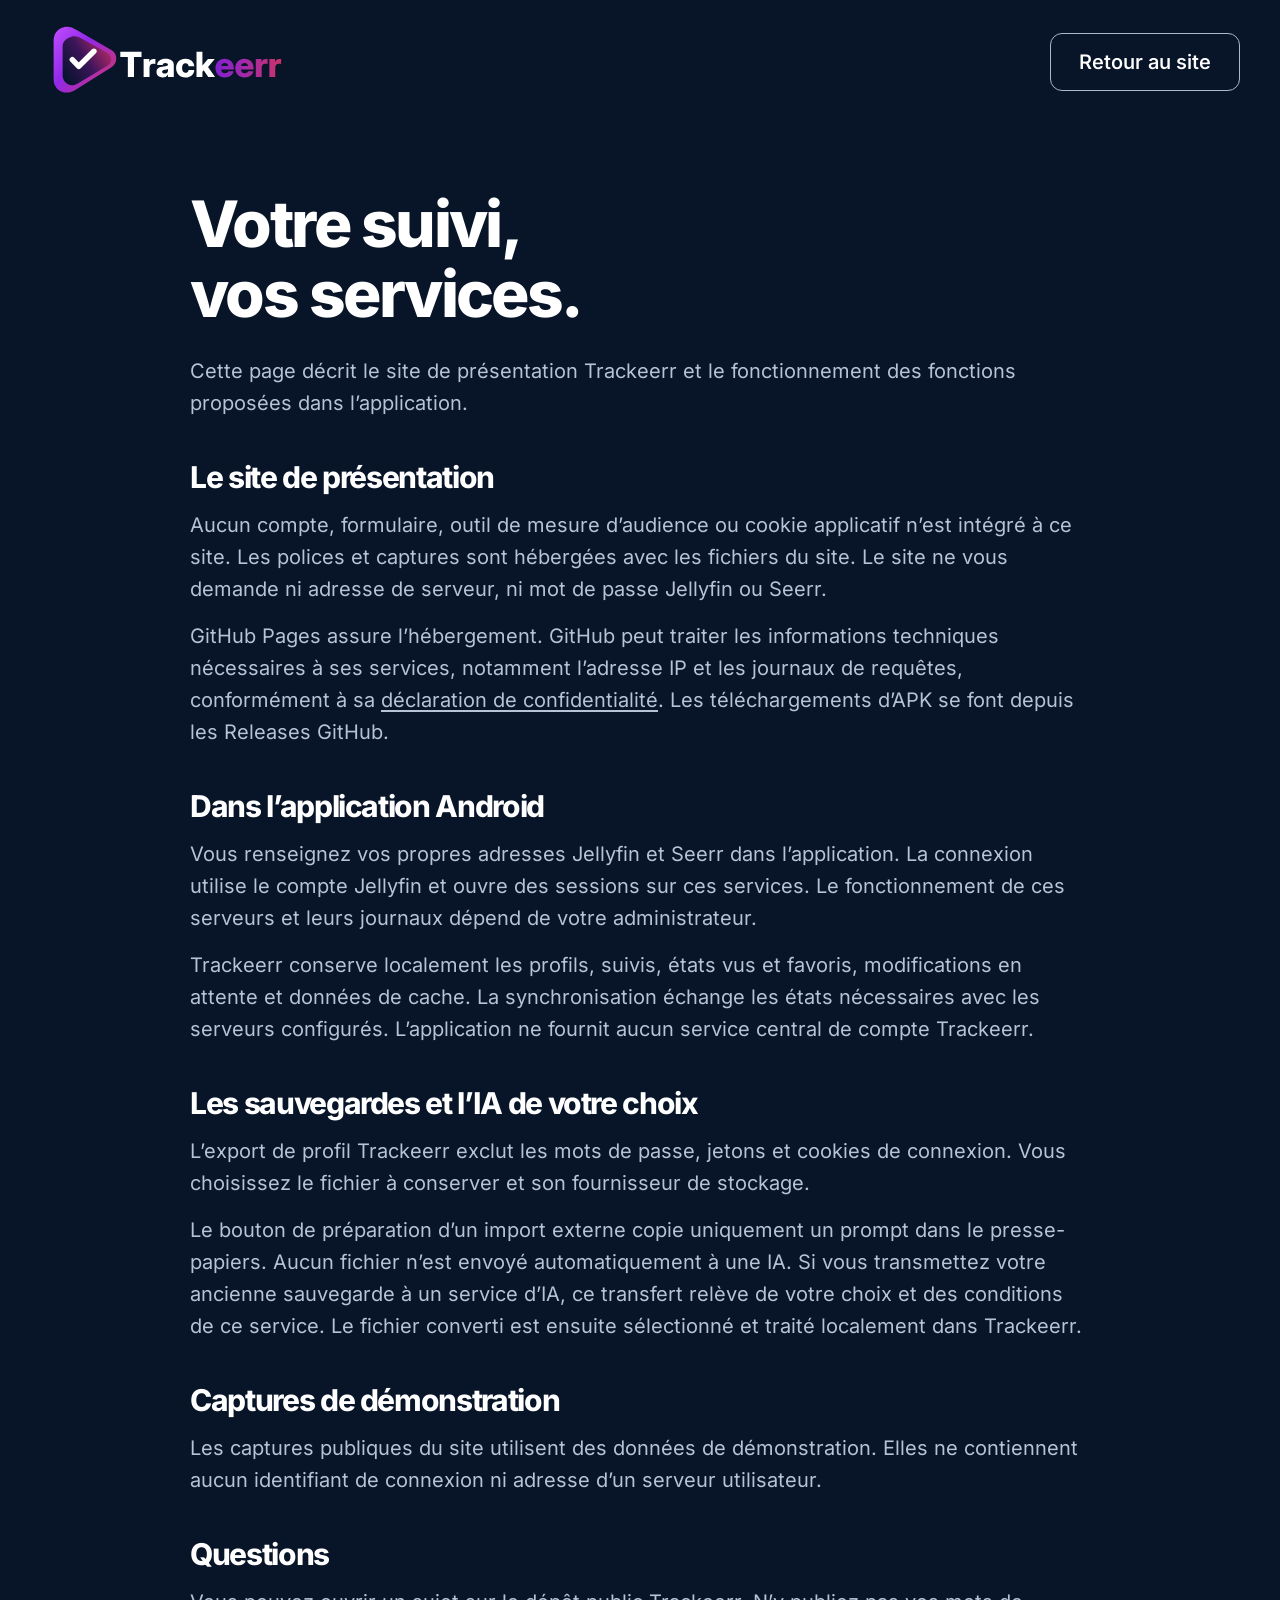
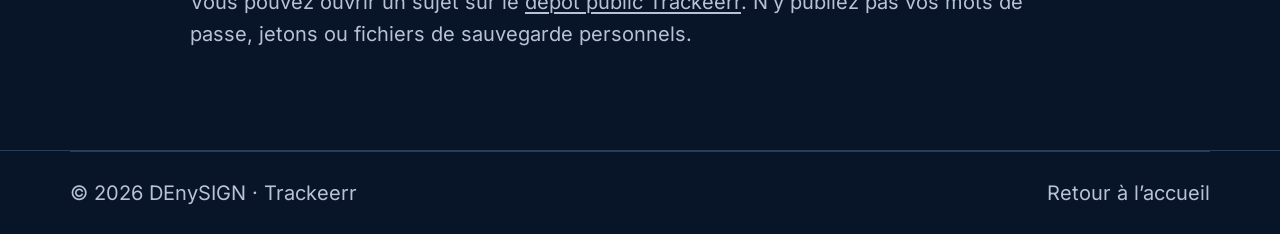
==== site/confidentialite.html @ 28d1adbf "Prepare Trackeerr public website and Pages release catalog" ====
<!doctype html>
<html lang="fr">
<head>
<meta charset="utf-8"><meta name="viewport" content="width=device-width,initial-scale=1"><meta name="theme-color" content="#081428">
<title>Confidentialité — Trackeerr</title><meta name="description" content="Comment fonctionnent le site Trackeerr, les connexions aux serveurs et l’import de sauvegardes.">
<link rel="icon" type="image/svg+xml" href="./assets/brand/logo-icon.svg"><link rel="stylesheet" href="./assets/site.css">
<link rel="canonical" href="https://denysign.github.io/trackeerr/confidentialite.html">
</head>
<body>
<a class="skip-link" href="#contenu">Aller au contenu</a>
<header class="header container"><a class="brand" href="./" aria-label="Trackeerr, accueil"><img src="./assets/brand/logo-dark-compact.svg" alt="Trackeerr" width="774" height="200"></a><a class="button button-outline" href="./">Retour au site</a></header>
<main class="legal container" id="contenu">
<h1>Votre suivi,<br>vos services.</h1>
<p>Cette page décrit le site de présentation Trackeerr et le fonctionnement des fonctions proposées dans l’application.</p>
<h2>Le site de présentation</h2>
<p>Aucun compte, formulaire, outil de mesure d’audience ou cookie applicatif n’est intégré à ce site. Les polices et captures sont hébergées avec les fichiers du site. Le site ne vous demande ni adresse de serveur, ni mot de passe Jellyfin ou Seerr.</p>
<p>GitHub Pages assure l’hébergement. GitHub peut traiter les informations techniques nécessaires à ses services, notamment l’adresse IP et les journaux de requêtes, conformément à sa <a href="https://docs.github.com/fr/site-policy/privacy-policies/github-general-privacy-statement">déclaration de confidentialité</a>. Les téléchargements d’APK se font depuis les Releases GitHub.</p>
<h2>Dans l’application Android</h2>
<p>Vous renseignez vos propres adresses Jellyfin et Seerr dans l’application. La connexion utilise le compte Jellyfin et ouvre des sessions sur ces services. Le fonctionnement de ces serveurs et leurs journaux dépend de votre administrateur.</p>
<p>Trackeerr conserve localement les profils, suivis, états vus et favoris, modifications en attente et données de cache. La synchronisation échange les états nécessaires avec les serveurs configurés. L’application ne fournit aucun service central de compte Trackeerr.</p>
<h2>Les sauvegardes et l’IA de votre choix</h2>
<p>L’export de profil Trackeerr exclut les mots de passe, jetons et cookies de connexion. Vous choisissez le fichier à conserver et son fournisseur de stockage.</p>
<p>Le bouton de préparation d’un import externe copie uniquement un prompt dans le presse-papiers. Aucun fichier n’est envoyé automatiquement à une IA. Si vous transmettez votre ancienne sauvegarde à un service d’IA, ce transfert relève de votre choix et des conditions de ce service. Le fichier converti est ensuite sélectionné et traité localement dans Trackeerr.</p>
<h2>Captures de démonstration</h2>
<p>Les captures publiques du site utilisent des données de démonstration. Elles ne contiennent aucun identifiant de connexion ni adresse d’un serveur utilisateur.</p>
<h2>Questions</h2>
<p>Vous pouvez ouvrir un sujet sur le <a href="https://github.com/DEnySIGN/trackeerr/issues">dépôt public Trackeerr</a>. N’y publiez pas vos mots de passe, jetons ou fichiers de sauvegarde personnels.</p>
</main>
<footer class="footer"><div class="footer-bottom container"><span>© 2026 DEnySIGN · Trackeerr</span><a href="./">Retour à l’accueil</a></div></footer>
</body>
</html>
---- site/assets/site.css ----
@font-face{font-family:Inter;src:url('./fonts/inter-latin.woff2') format('woff2');font-style:normal;font-weight:100 900;font-display:swap}
:root{color-scheme:dark;--background:#081428;--surface:#101e35;--text:#fff;--muted:#b8c2d6;--line:#293d58;--violet:#b43bfa;--pink:#cb326e;--content:1280px}
*{box-sizing:border-box}html{scroll-behavior:smooth;scroll-padding-top:28px}body{margin:0;background:var(--background);color:var(--text);font:400 20px/1.6 Inter,system-ui,sans-serif;-webkit-font-smoothing:antialiased}a{color:inherit;text-decoration:none}button{font:inherit}button,a,summary{-webkit-tap-highlight-color:transparent}a,button,summary{touch-action:manipulation}a:focus-visible,button:focus-visible,summary:focus-visible{outline:3px solid #dcb2ff;outline-offset:6px}img{max-width:100%;height:auto;display:block}svg{width:24px;height:24px;flex-shrink:0;fill:none;stroke:currentColor;stroke-width:1.8;stroke-linecap:round;stroke-linejoin:round}[hidden]{display:none!important}.container{width:min(var(--content),calc(100% - 80px));margin-inline:auto}.skip-link{position:fixed;top:10px;left:10px;z-index:10;background:#fff;color:#081428;padding:10px 18px;transform:translateY(-180%)}.skip-link:focus{transform:none}.header{display:flex;align-items:center;justify-content:space-between;gap:35px;min-height:124px}.brand{display:block;width:280px;flex-shrink:0}.header nav{display:flex;gap:42px}.header nav a,.footer a{transition:color .2s}.header nav a:hover,.footer a:hover{color:#dcb2ff}.button{display:inline-flex;justify-content:center;align-items:center;gap:14px;min-height:58px;padding:14px 28px;border:1px solid transparent;border-radius:12px;font-size:20px;font-weight:550;line-height:1.35;cursor:pointer;transition:background .2s,border-color .2s,transform .2s}.button:hover{transform:translateY(-2px)}.button-primary{background:#9629e7;color:#fff;border-color:#b43bfa}.button-primary:hover{background:#a536f1}.button-outline{background:transparent;border-color:#aab7cd}.button-outline:hover{border-color:#fff;background:#ffffff08}.header-download{min-width:180px}.menu-button{display:none;border:1px solid var(--line);border-radius:8px;color:var(--text);background:var(--surface);padding:8px 12px;align-items:center;gap:8px;font-size:16px}
h1,h2,h3,p,figure{margin:0}h1,h2,h3{line-height:1.1;letter-spacing:-.035em}h1{font-size:clamp(68px,6.65vw,103px);font-weight:800;line-height:1.03;letter-spacing:-.055em}h1 span{background:linear-gradient(100deg,#a728f1 0%,#b43bfa 35%,#cb326e 100%);background-clip:text;-webkit-background-clip:text;color:transparent;white-space:nowrap}h2{font-size:clamp(40px,4.3vw,66px);font-weight:760;letter-spacing:-.045em}h3{font-size:28px;font-weight:680}p{color:var(--muted)}.hero{display:grid;grid-template-columns:minmax(0,1fr) 420px;gap:35px;align-items:center;min-height:780px;padding-block:8px 32px}.hero-copy{padding-block:35px}.hero-description{font-size:28px;line-height:1.42;max-width:650px;margin-top:35px}.hero-actions{display:flex;align-items:center;gap:36px;flex-wrap:wrap;margin-top:48px}.hero-actions .button{padding:19px 48px;min-height:78px;font-size:25px}.text-link{display:inline-flex;align-items:center;gap:12px;font-weight:530;font-size:21px;text-decoration:underline;text-underline-offset:5px}.text-link:hover{color:#dcb2ff}.hero-note{margin-top:22px;font-size:18px;letter-spacing:.01em}.hero-preview{display:flex;justify-content:center;align-items:center}.phone{width:284px;padding:8px;border:2px solid #5c6065;border-radius:37px;background:#060a10;box-shadow:inset 0 0 0 2px #171e27,0 18px 45px #0004;overflow:hidden}.phone img{width:100%;border-radius:26px}.phone-hero{width:354px;border-radius:43px;padding:9px}.phone-hero img{border-radius:31px}.service-strip{display:flex;justify-content:space-between;gap:30px;border-block:1px solid var(--line);padding-block:27px}.service-strip strong{font-size:28px;font-weight:650;letter-spacing:-.025em}.service-strip span{font-size:24px;color:var(--muted)}.section{padding-block:110px}.section-intro{display:grid;grid-template-columns:1.1fr 1fr;align-items:end;gap:110px;margin-bottom:44px}.section-intro>p{font-size:25px;line-height:1.5}.tour{border-bottom:1px solid var(--line);padding-top:20px;padding-bottom:25px}.tour .section-intro{margin-bottom:30px}.tour-rail{padding-inline:26px;display:grid;grid-template-columns:repeat(3,minmax(0,1fr));gap:70px}.tour-rail figure{min-width:0}.tour-rail .phone{margin-inline:auto;width:300px}.tour-rail figcaption{margin-top:25px;max-width:300px;margin-inline:auto}.tour-rail h3{font-size:27px;letter-spacing:-.035em;margin-bottom:9px}.tour-rail p{font-size:20px;line-height:1.45}.demo-caption{text-align:center;font-size:15px;color:#8e9eb6;margin-top:25px}.download.container{width:min(1470px,calc(100% - 64px))}.download{display:grid;grid-template-columns:1.05fr 1fr;align-items:center;gap:65px;background:var(--surface);padding:45px 84px;border-radius:20px;margin-top:110px}.download-brand{width:270px;margin-bottom:26px}.download-intro h2{font-size:62px}.download-intro>p{font-size:26px;line-height:1.5;margin-top:25px}.download-status{border-left:1px solid var(--line);padding-left:50px}.download-status h3{font-size:38px;line-height:1.2;letter-spacing:-.03em}.download-status>p{margin-block:20px 25px;font-size:23px;line-height:1.55}.download-status .button{font-size:20px;gap:13px;padding:17px 23px}.download-status #apk-download:not([hidden])+.button{font-size:16px;padding:10px 14px;margin-top:14px}.download-status p.release-note{font-size:15px;margin-bottom:0}.checksum{margin-top:20px;font-size:16px}.checksum summary{cursor:pointer;color:#dcb2ff}.checksum code{display:block;overflow-wrap:anywhere;font-size:13px;margin-block:12px}.checksum .text-link{font-size:15px;background:none;color:#dcb2ff;border:0;padding:0;cursor:pointer}.checksum [role=status]{display:block;font-size:14px;margin-top:5px}.installation h2{font-size:58px;margin-bottom:30px}.steps{padding:0;margin:0;list-style:none}.steps li{display:grid;grid-template-columns:90px 360px 1fr;align-items:center;gap:32px;padding:33px 0;border-bottom:1px solid var(--line)}.steps li:last-child{border-bottom:0}.step-number{font-size:51px;font-weight:780;letter-spacing:-.04em;color:var(--violet)}.steps h3{font-size:29px}.steps p{font-size:21px;line-height:1.5}.faq{display:grid;grid-template-columns:.85fr 1.3fr;gap:90px;padding-top:45px;padding-bottom:65px}.faq-intro h2{font-size:76px;margin-top:30px}.faq-intro>p{font-size:25px;line-height:1.5;margin-top:30px;max-width:450px}.faq-list{display:flex;flex-direction:column;gap:20px}.faq-list details{border:1px solid #324964;border-radius:14px;background:#0e1d32;overflow:hidden}.faq-list summary{display:flex;justify-content:space-between;align-items:center;gap:24px;list-style:none;cursor:pointer;padding:23px 26px;font-size:22px;font-weight:620;line-height:1.4;letter-spacing:-.015em}.faq-list summary::-webkit-details-marker{display:none}.faq-list details[open]>summary svg path{d:path('M5 12h14')}.faq-list details[open]>summary svg{color:var(--violet)}.faq-list details>p{padding:20px 26px 25px;background:#14243b;font-size:20px;line-height:1.5}.privacy-line{border-top:1px solid var(--line);padding-block:36px 48px;font-size:20px}.footer{border-top:1px solid var(--line)}.footer-main{display:flex;justify-content:space-between;align-items:center;gap:40px;padding-block:40px}.footer-main .brand{width:285px}.footer-main p{font-size:19px;margin-top:5px;margin-left:68px}.footer-main nav{display:flex;gap:48px;font-size:20px}.footer-bottom{display:flex;justify-content:space-between;gap:30px;border-top:1px solid var(--line);padding-block:25px;font-size:17px;color:var(--muted)}.legal{max-width:900px;padding-block:65px 100px}.legal h1{font-size:clamp(38px,5vw,65px);letter-spacing:-.04em;line-height:1.1;margin-bottom:25px}.legal h2{font-size:30px;margin-top:42px;margin-bottom:15px}.legal p+p{margin-top:15px}.legal a{text-decoration:underline;text-underline-offset:3px}.legal ul{color:var(--muted)}
@media(min-width:1500px){.container{width:min(var(--content),calc(100% - 256px))}.hero{grid-template-columns:minmax(0,1fr) 420px;gap:32px}}
@media(min-width:1200px){.header nav{transform:translateX(-44px)}.hero{padding-block:0 23px}.hero-copy{transform:translateY(20px)}.hero-preview{justify-content:flex-start}.phone-hero{width:361px;margin-left:-12px}.tour-rail figcaption{width:345px;max-width:none;margin-left:calc((100% - 300px)/2);margin-right:0}.download{grid-template-columns:1.2fr 1fr}.download-intro>p{font-size:29px}.download-status .button{font-size:23px;padding:21px 25px;width:100%;color:#dcb2ff}.installation{padding-top:60px}.installation h2{font-size:64px}.steps h3{font-size:33px}.steps li{padding-block:25px}.step-number{font-size:56px}.faq.container,.privacy-line.container,.footer-main.container,.footer-bottom.container{width:min(1394px,calc(100% - 140px))}.faq{grid-template-columns:.88fr 1.3fr;gap:60px}.faq-intro h2{font-size:96px;margin-top:50px}.faq-intro>p{font-size:30px;max-width:550px}.faq-list summary{font-size:26px}.faq-list details>p{font-size:23px}.privacy-line{font-size:22px}.footer-main .brand{width:380px}.footer-main p{margin-left:92px;font-size:20px}.footer-main nav{font-size:23px}.footer-bottom{font-size:20px}}
@media(max-width:1199px){.header{gap:20px}.brand{width:208px}.header nav{gap:24px;font-size:17px}.header-download{font-size:17px;min-width:auto;padding-inline:20px}.hero{grid-template-columns:minmax(0,1fr) 330px;gap:20px;min-height:700px}h1{font-size:clamp(62px,8vw,78px)}.hero-description{font-size:23px}.hero-actions{gap:22px}.hero-actions .button{font-size:19px;padding:17px 22px}.hero-actions .text-link{font-size:18px}.hero-note{font-size:15px}.phone-hero{width:310px}.tour-rail{gap:40px}.tour-rail .phone{width:245px}.section-intro{gap:45px}.download{padding:35px;gap:35px}.download-status{padding-left:30px}.download-intro h2{font-size:45px}.download-intro>p{font-size:23px}.download-status h3{font-size:29px}.download-status>p{font-size:20px}.download-status .button{font-size:17px}.installation h2{font-size:48px}.steps li{grid-template-columns:65px 300px 1fr;gap:25px}.steps h3{font-size:26px}.steps p{font-size:19px}.faq{gap:50px}.faq-intro h2{font-size:61px}.faq-list summary{font-size:19px;padding:20px}.faq-list details>p{font-size:18px;padding:18px 20px}.footer-main nav{gap:30px}}
@media(max-width:900px){.container{width:calc(100% - 48px)}.header{flex-wrap:wrap;padding-block:18px;min-height:100px}.header .brand{width:208px}.header nav{order:3;width:100%;justify-content:space-between}.header-download{margin-left:auto}.hero{grid-template-columns:minmax(0,1fr) 280px;gap:20px;min-height:650px}.phone-hero{width:265px}.hero-copy{padding-block:20px}h1{font-size:63px}.hero-description{font-size:21px;margin-top:25px}.hero-actions{margin-top:30px;gap:22px}.hero-actions .button{font-size:17px;min-height:57px;padding:14px 18px}.hero-actions .text-link{font-size:17px}.hero-note{font-size:14px;max-width:300px}.service-strip strong{font-size:23px}.service-strip span{font-size:19px;white-space:nowrap}.section{padding-block:75px}.section-intro{gap:35px;grid-template-columns:1fr 1fr}.section-intro>p{font-size:20px}h2{font-size:43px}.tour-rail{gap:25px;padding-inline:0}.tour-rail .phone{width:210px;padding:6px;border-radius:29px}.tour-rail .phone img{border-radius:21px}.tour-rail h3{font-size:21px}.tour-rail p{font-size:17px}.download{margin-top:75px;padding:30px;gap:25px}.download-brand{width:210px}.download-intro h2{font-size:37px}.download-intro>p{font-size:19px}.download-status{padding-left:25px}.download-status h3{font-size:26px}.download-status>p{font-size:18px}.download-status .button{font-size:16px;padding:14px}.installation h2{font-size:39px}.steps li{grid-template-columns:55px 240px 1fr;gap:20px}.step-number{font-size:40px}.steps h3{font-size:22px}.steps p{font-size:17px}.faq{grid-template-columns:1fr;gap:32px;padding-block:20px 50px}.faq-intro h2{font-size:54px;margin:0}.faq-intro h2 br{display:none}.faq-intro>p{font-size:20px;margin-top:20px;max-width:none}.privacy-line{font-size:17px;padding-block:30px}.footer-main{gap:25px}.footer-main .brand{width:230px}.footer-main nav{gap:25px;font-size:17px}.footer-main p{font-size:16px;margin-left:55px}.footer-bottom{font-size:14px}}
@media(max-width:800px){.hero{display:flex;flex-direction:column;gap:40px;padding-top:30px;padding-bottom:45px;min-height:0}.hero-copy{width:100%;padding-block:0}.hero-preview{width:100%}.hero-note{max-width:none}.tour-rail{grid-template-columns:1fr;gap:55px}.tour-rail .phone{width:262px}.tour-rail figcaption{max-width:300px}.tour-rail h3{font-size:25px}.tour-rail p{font-size:18px}}
@media(max-width:650px){.download.container{width:calc(100% - 40px)}body{font-size:17px}.container{width:calc(100% - 40px)}.header{min-height:92px;gap:12px;position:relative;padding-block:15px}.header .brand{width:180px}.header-download{display:none}.menu-button:not([hidden]){display:inline-flex}.header nav{font-size:16px;gap:14px;flex-wrap:wrap;padding-top:10px}.js .header nav:not(.is-open){display:none}.hero{display:flex;flex-direction:column;gap:45px;min-height:0;padding-top:30px;padding-bottom:45px}.hero-copy{padding:0;width:100%}h1{font-size:clamp(35px,10.9vw,68px);line-height:1.07;letter-spacing:-.05em}.hero-description{font-size:20px;line-height:1.5;margin-top:25px}.hero-actions{gap:22px;margin-top:30px;align-items:flex-start;flex-direction:column}.hero-actions .button{font-size:18px;min-height:60px;padding:16px 22px}.hero-actions .text-link{font-size:17px}.hero-note{font-size:13px;max-width:none;margin-top:25px}.phone-hero{width:274px}.service-strip{display:block;padding-block:24px}.service-strip strong{display:block;font-size:23px;line-height:1.3;max-width:290px}.service-strip span{display:block;font-size:17px;margin-top:12px}.section{padding-block:65px}.section-intro{display:block;margin-bottom:35px}.section-intro h2{font-size:40px}.section-intro>p{font-size:19px;margin-top:23px}.tour-rail{grid-template-columns:1fr;gap:55px}.tour-rail .phone{width:262px;border-radius:34px}.tour-rail .phone img{border-radius:25px}.tour-rail figcaption{max-width:295px;margin-top:25px}.tour-rail h3{font-size:25px}.tour-rail p{font-size:18px;line-height:1.5}.demo-caption{font-size:13px;margin-top:35px}.download{display:block;padding:27px 24px;margin-top:65px;border-radius:16px}.download-brand{width:220px;margin-bottom:22px}.download-intro h2{font-size:36px;line-height:1.15}.download-intro>p{font-size:20px;margin-top:20px}.download-status{border-left:0;border-top:1px solid var(--line);padding:27px 0 0;margin-top:30px}.download-status h3{font-size:27px}.download-status>p{font-size:18px}.download-status .button{width:100%;font-size:16px;padding:15px}.download-status p.release-note{font-size:14px;line-height:1.6}.installation h2{font-size:38px;line-height:1.14;margin-bottom:10px}.steps li{grid-template-columns:45px 1fr;gap:12px 18px;align-items:start;padding-block:28px}.step-number{grid-row:1/3;font-size:33px;line-height:1.1}.steps h3{font-size:23px}.steps p{grid-column:2;font-size:17px}.faq{padding-top:0;padding-bottom:45px;gap:30px}.faq-intro h2{font-size:45px;line-height:1.12}.faq-intro h2 br{display:block}.faq-intro>p{font-size:19px}.faq-list{gap:14px}.faq-list summary{font-size:18px;padding:20px 17px;gap:18px}.faq-list details>p{font-size:17px;padding:19px 17px}.privacy-line{font-size:16px;line-height:1.6;padding-block:25px 35px}.footer-main{display:block;padding-block:30px}.footer-main .brand{width:240px}.footer-main p{margin-left:57px;font-size:15px}.footer-main nav{margin-top:30px;justify-content:space-between;gap:15px;font-size:15px}.footer-bottom{display:block;padding-block:22px;font-size:13px}.footer-bottom span{display:block}.footer-bottom span+span{margin-top:12px}.legal{padding-top:35px}.legal h1{font-size:42px}.legal h2{font-size:27px}}
@media(max-width:360px){.header .brand{width:155px}}
@media(prefers-reduced-motion:reduce){html{scroll-behavior:auto}*,*:before,*:after{animation:none!important;transition:none!important}}
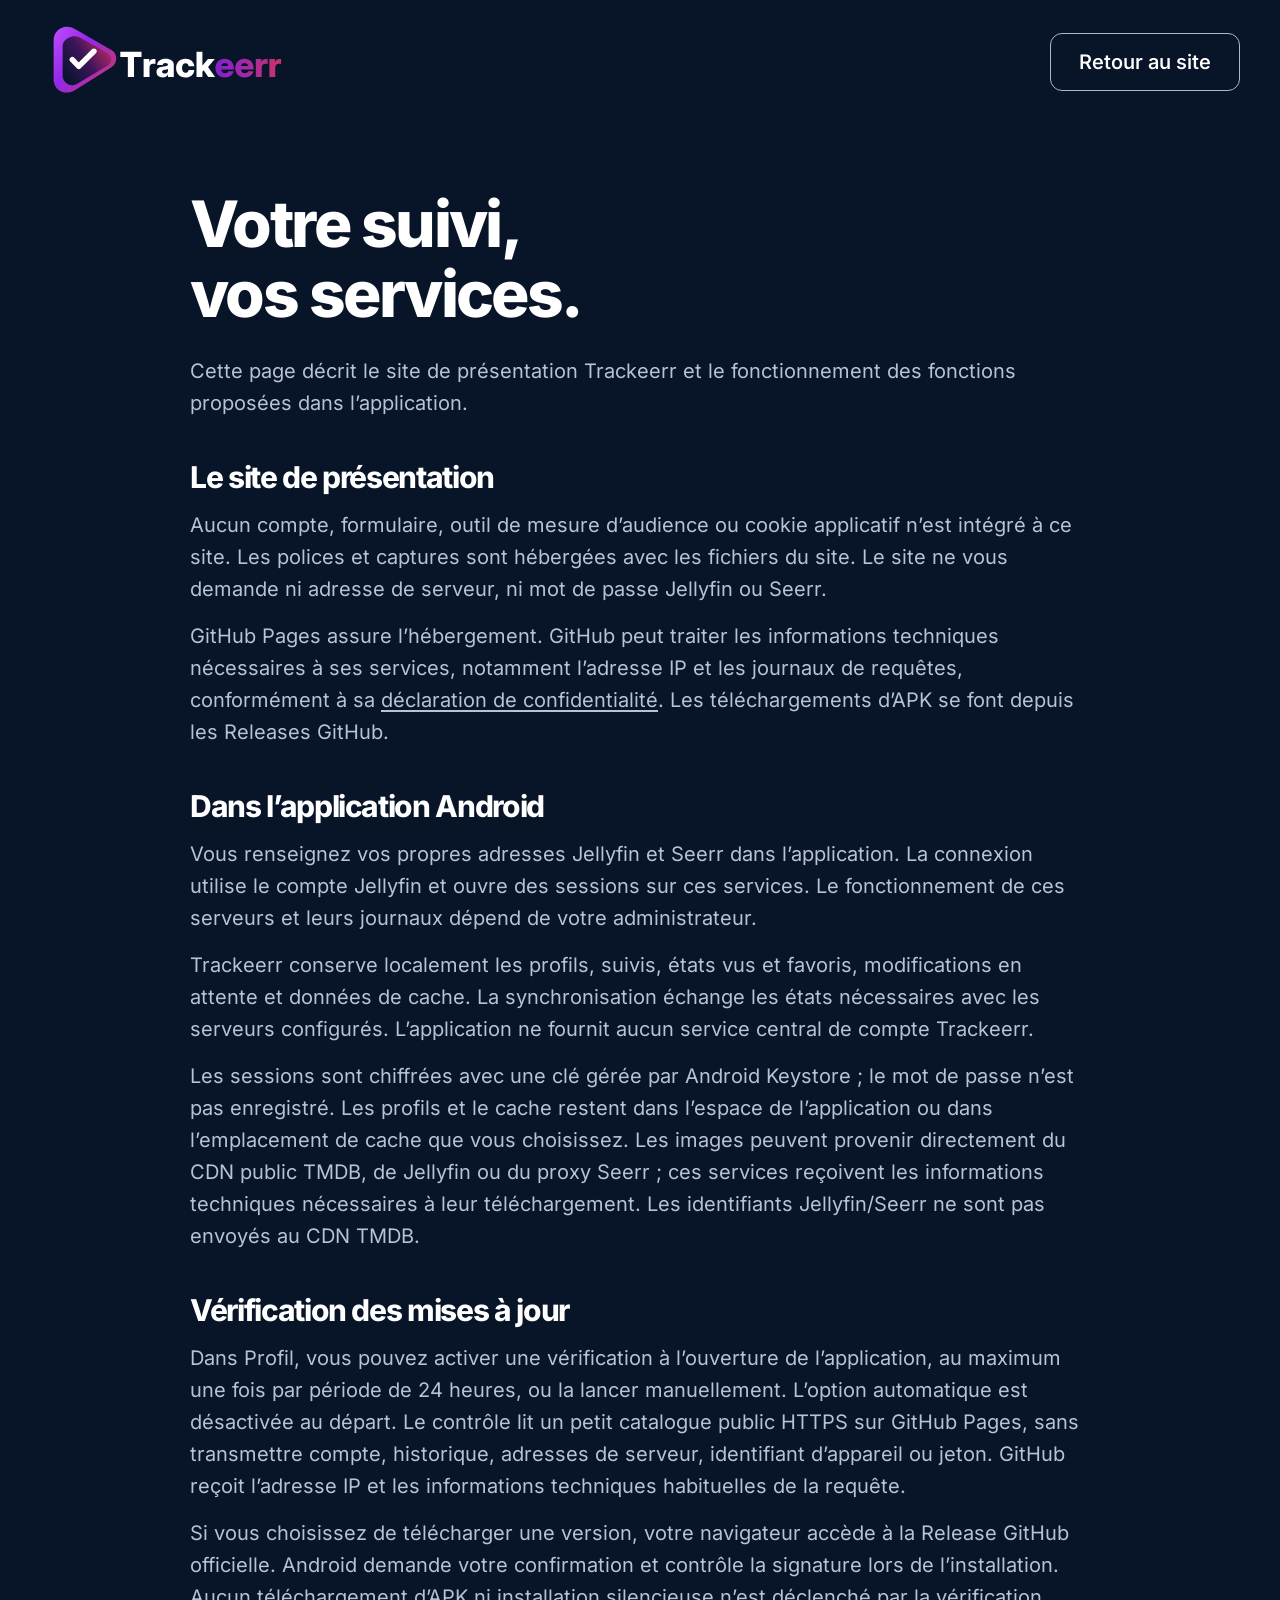
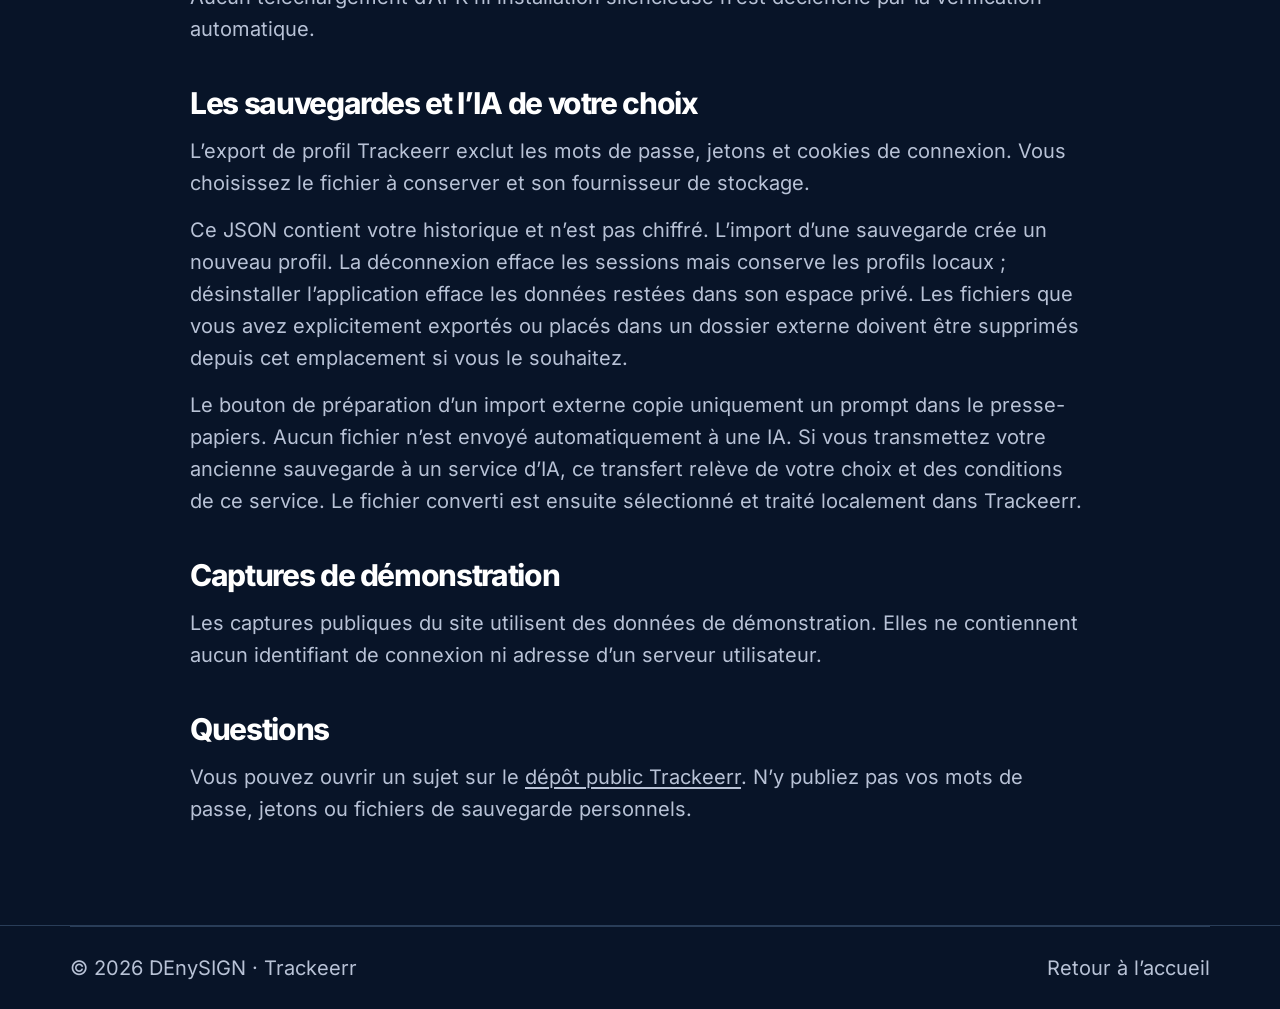
==== commit 336e260f: "feat: préparer Trackeerr 0.6.54, guide et distribution directe" ====
--- a/site/confidentialite.html
+++ b/site/confidentialite.html
@@ -2,9 +2,11 @@
 <html lang="fr">
 <head>
 <meta charset="utf-8"><meta name="viewport" content="width=device-width,initial-scale=1"><meta name="theme-color" content="#081428">
+<meta name="referrer" content="no-referrer">
+<meta http-equiv="Content-Security-Policy" content="default-src 'none'; script-src 'self'; style-src 'self'; img-src 'self'; font-src 'self'; connect-src 'self'; base-uri 'none'; form-action 'none'; object-src 'none'">
 <title>Confidentialité — Trackeerr</title><meta name="description" content="Comment fonctionnent le site Trackeerr, les connexions aux serveurs et l’import de sauvegardes.">
 <link rel="icon" type="image/svg+xml" href="./assets/brand/logo-icon.svg"><link rel="stylesheet" href="./assets/site.css">
-<link rel="canonical" href="https://denysign.github.io/trackeerr/confidentialite.html">
+<link rel="canonical" href="https://denysign.github.io/Trackeerr/confidentialite.html">
 </head>
 <body>
 <a class="skip-link" href="#contenu">Aller au contenu</a>
@@ -18,13 +20,18 @@
 <h2>Dans l’application Android</h2>
 <p>Vous renseignez vos propres adresses Jellyfin et Seerr dans l’application. La connexion utilise le compte Jellyfin et ouvre des sessions sur ces services. Le fonctionnement de ces serveurs et leurs journaux dépend de votre administrateur.</p>
 <p>Trackeerr conserve localement les profils, suivis, états vus et favoris, modifications en attente et données de cache. La synchronisation échange les états nécessaires avec les serveurs configurés. L’application ne fournit aucun service central de compte Trackeerr.</p>
+<p>Les sessions sont chiffrées avec une clé gérée par Android Keystore ; le mot de passe n’est pas enregistré. Les profils et le cache restent dans l’espace de l’application ou dans l’emplacement de cache que vous choisissez. Les images peuvent provenir directement du CDN public TMDB, de Jellyfin ou du proxy Seerr ; ces services reçoivent les informations techniques nécessaires à leur téléchargement. Les identifiants Jellyfin/Seerr ne sont pas envoyés au CDN TMDB.</p>
+<h2>Vérification des mises à jour</h2>
+<p>Dans Profil, vous pouvez activer une vérification à l’ouverture de l’application, au maximum une fois par période de 24 heures, ou la lancer manuellement. L’option automatique est désactivée au départ. Le contrôle lit un petit catalogue public HTTPS sur GitHub Pages, sans transmettre compte, historique, adresses de serveur, identifiant d’appareil ou jeton. GitHub reçoit l’adresse IP et les informations techniques habituelles de la requête.</p>
+<p>Si vous choisissez de télécharger une version, votre navigateur accède à la Release GitHub officielle. Android demande votre confirmation et contrôle la signature lors de l’installation. Aucun téléchargement d’APK ni installation silencieuse n’est déclenché par la vérification automatique.</p>
 <h2>Les sauvegardes et l’IA de votre choix</h2>
 <p>L’export de profil Trackeerr exclut les mots de passe, jetons et cookies de connexion. Vous choisissez le fichier à conserver et son fournisseur de stockage.</p>
+<p>Ce JSON contient votre historique et n’est pas chiffré. L’import d’une sauvegarde crée un nouveau profil. La déconnexion efface les sessions mais conserve les profils locaux ; désinstaller l’application efface les données restées dans son espace privé. Les fichiers que vous avez explicitement exportés ou placés dans un dossier externe doivent être supprimés depuis cet emplacement si vous le souhaitez.</p>
 <p>Le bouton de préparation d’un import externe copie uniquement un prompt dans le presse-papiers. Aucun fichier n’est envoyé automatiquement à une IA. Si vous transmettez votre ancienne sauvegarde à un service d’IA, ce transfert relève de votre choix et des conditions de ce service. Le fichier converti est ensuite sélectionné et traité localement dans Trackeerr.</p>
 <h2>Captures de démonstration</h2>
 <p>Les captures publiques du site utilisent des données de démonstration. Elles ne contiennent aucun identifiant de connexion ni adresse d’un serveur utilisateur.</p>
 <h2>Questions</h2>
-<p>Vous pouvez ouvrir un sujet sur le <a href="https://github.com/DEnySIGN/trackeerr/issues">dépôt public Trackeerr</a>. N’y publiez pas vos mots de passe, jetons ou fichiers de sauvegarde personnels.</p>
+<p>Vous pouvez ouvrir un sujet sur le <a href="https://github.com/DEnySIGN/Trackeerr/issues">dépôt public Trackeerr</a>. N’y publiez pas vos mots de passe, jetons ou fichiers de sauvegarde personnels.</p>
 </main>
 <footer class="footer"><div class="footer-bottom container"><span>© 2026 DEnySIGN · Trackeerr</span><a href="./">Retour à l’accueil</a></div></footer>
 </body>
--- a/site/assets/site.css
+++ b/site/assets/site.css
@@ -10,3 +10,6 @@
 @media(max-width:650px){.download.container{width:calc(100% - 40px)}body{font-size:17px}.container{width:calc(100% - 40px)}.header{min-height:92px;gap:12px;position:relative;padding-block:15px}.header .brand{width:180px}.header-download{display:none}.menu-button:not([hidden]){display:inline-flex}.header nav{font-size:16px;gap:14px;flex-wrap:wrap;padding-top:10px}.js .header nav:not(.is-open){display:none}.hero{display:flex;flex-direction:column;gap:45px;min-height:0;padding-top:30px;padding-bottom:45px}.hero-copy{padding:0;width:100%}h1{font-size:clamp(35px,10.9vw,68px);line-height:1.07;letter-spacing:-.05em}.hero-description{font-size:20px;line-height:1.5;margin-top:25px}.hero-actions{gap:22px;margin-top:30px;align-items:flex-start;flex-direction:column}.hero-actions .button{font-size:18px;min-height:60px;padding:16px 22px}.hero-actions .text-link{font-size:17px}.hero-note{font-size:13px;max-width:none;margin-top:25px}.phone-hero{width:274px}.service-strip{display:block;padding-block:24px}.service-strip strong{display:block;font-size:23px;line-height:1.3;max-width:290px}.service-strip span{display:block;font-size:17px;margin-top:12px}.section{padding-block:65px}.section-intro{display:block;margin-bottom:35px}.section-intro h2{font-size:40px}.section-intro>p{font-size:19px;margin-top:23px}.tour-rail{grid-template-columns:1fr;gap:55px}.tour-rail .phone{width:262px;border-radius:34px}.tour-rail .phone img{border-radius:25px}.tour-rail figcaption{max-width:295px;margin-top:25px}.tour-rail h3{font-size:25px}.tour-rail p{font-size:18px;line-height:1.5}.demo-caption{font-size:13px;margin-top:35px}.download{display:block;padding:27px 24px;margin-top:65px;border-radius:16px}.download-brand{width:220px;margin-bottom:22px}.download-intro h2{font-size:36px;line-height:1.15}.download-intro>p{font-size:20px;margin-top:20px}.download-status{border-left:0;border-top:1px solid var(--line);padding:27px 0 0;margin-top:30px}.download-status h3{font-size:27px}.download-status>p{font-size:18px}.download-status .button{width:100%;font-size:16px;padding:15px}.download-status p.release-note{font-size:14px;line-height:1.6}.installation h2{font-size:38px;line-height:1.14;margin-bottom:10px}.steps li{grid-template-columns:45px 1fr;gap:12px 18px;align-items:start;padding-block:28px}.step-number{grid-row:1/3;font-size:33px;line-height:1.1}.steps h3{font-size:23px}.steps p{grid-column:2;font-size:17px}.faq{padding-top:0;padding-bottom:45px;gap:30px}.faq-intro h2{font-size:45px;line-height:1.12}.faq-intro h2 br{display:block}.faq-intro>p{font-size:19px}.faq-list{gap:14px}.faq-list summary{font-size:18px;padding:20px 17px;gap:18px}.faq-list details>p{font-size:17px;padding:19px 17px}.privacy-line{font-size:16px;line-height:1.6;padding-block:25px 35px}.footer-main{display:block;padding-block:30px}.footer-main .brand{width:240px}.footer-main p{margin-left:57px;font-size:15px}.footer-main nav{margin-top:30px;justify-content:space-between;gap:15px;font-size:15px}.footer-bottom{display:block;padding-block:22px;font-size:13px}.footer-bottom span{display:block}.footer-bottom span+span{margin-top:12px}.legal{padding-top:35px}.legal h1{font-size:42px}.legal h2{font-size:27px}}
 @media(max-width:360px){.header .brand{width:155px}}
 @media(prefers-reduced-motion:reduce){html{scroll-behavior:auto}*,*:before,*:after{animation:none!important;transition:none!important}}
+.feature-grid{display:grid;grid-template-columns:repeat(3,minmax(0,1fr));gap:24px;margin-top:45px}.feature-grid article{padding:24px;border:1px solid var(--line);border-radius:14px;background:var(--surface)}.feature-grid h3{font-size:24px;line-height:1.2;margin-bottom:14px}.feature-grid p{font-size:18px;line-height:1.55}.guide-link{margin-block:28px}.guide-contents{display:flex;gap:12px 24px;flex-wrap:wrap;margin-block:30px;padding-block:20px;border-block:1px solid var(--line)}.legal ol{padding-left:1.4em;color:var(--muted)}.legal li+li{margin-top:12px}.legal section{scroll-margin-top:30px}.guide-figure{max-width:280px;margin:28px auto}.guide-figure img{border:1px solid var(--line);border-radius:20px}.guide-figure figcaption{font-size:14px;color:var(--muted);margin-top:10px}.legal strong{color:var(--text)}
+.download-status .button-primary{color:#fff}
+@media(max-width:800px){.feature-grid{grid-template-columns:1fr}.feature-grid article{padding:20px}.feature-grid h3{font-size:23px}}
